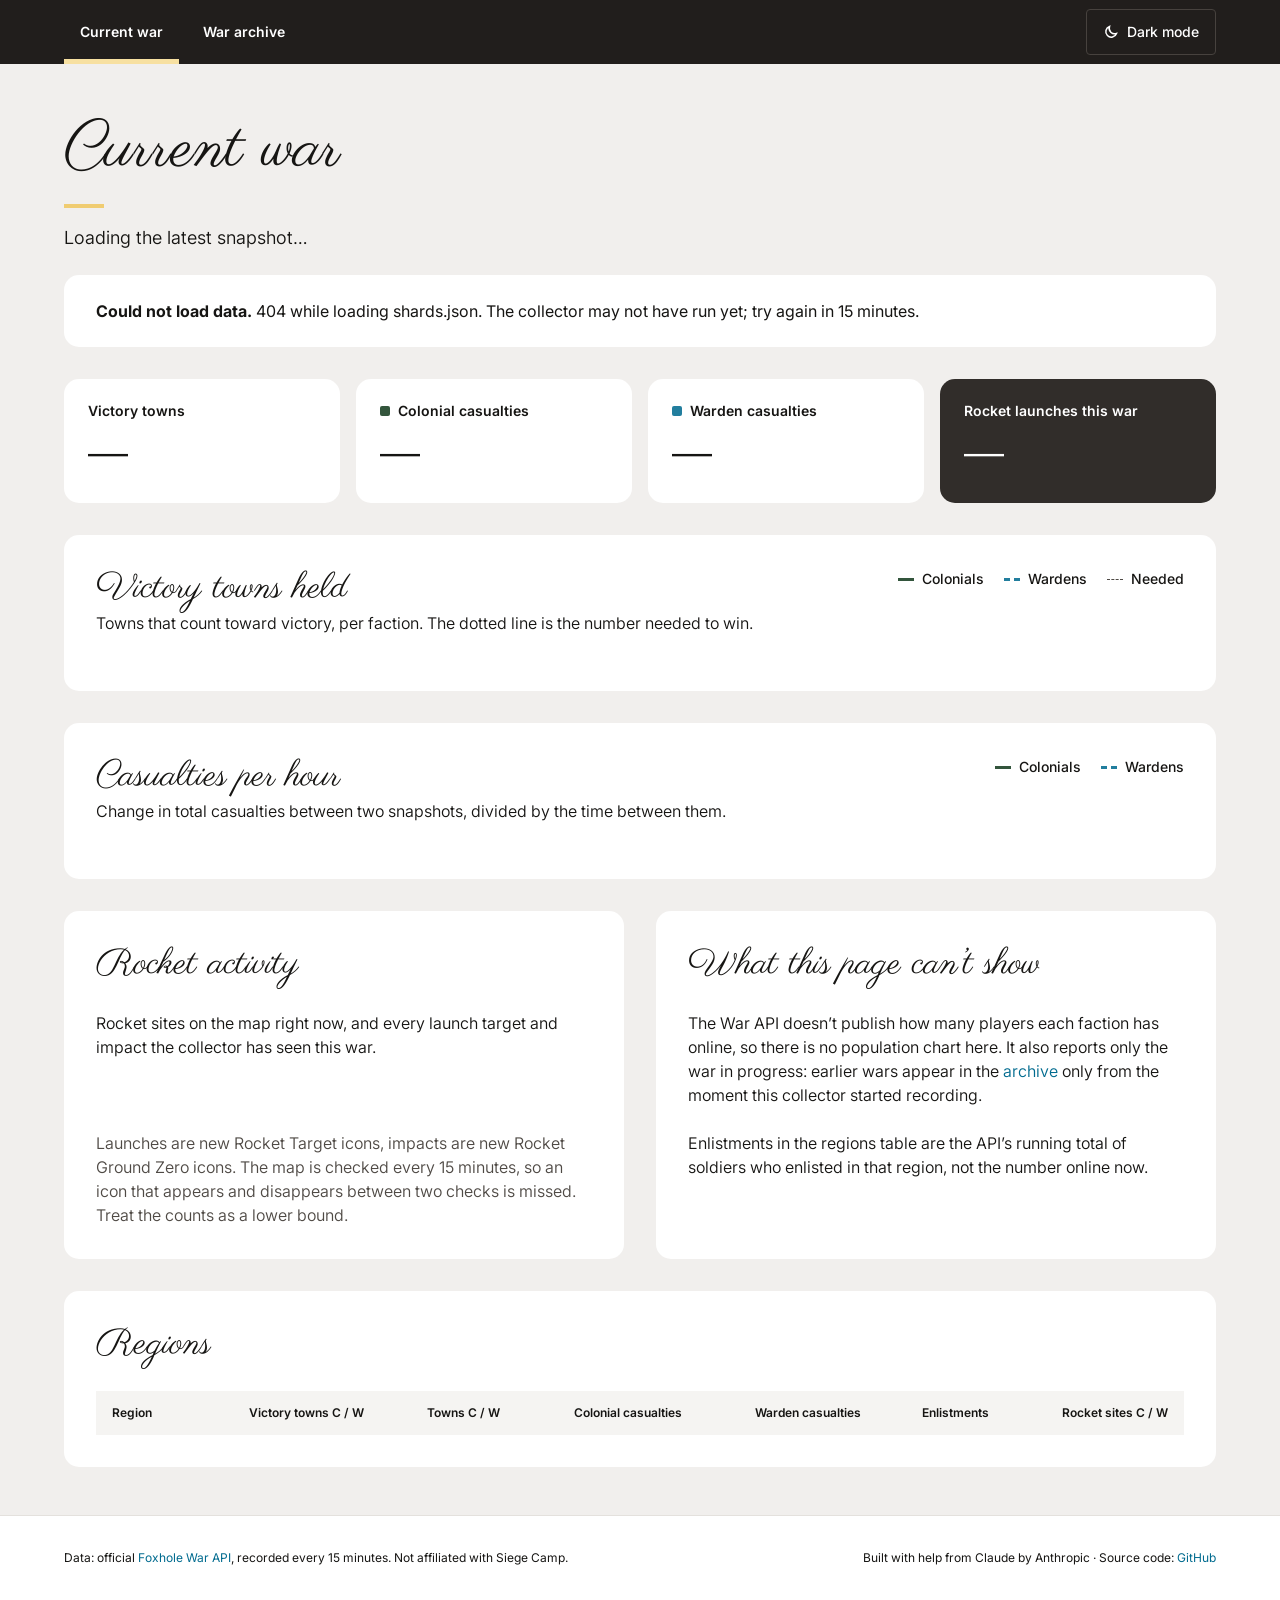
==== site/index.html @ f04c2213 "Foxhole war stats: War API collector and static site" ====
<!doctype html>
<html lang="en">
<head>
<meta charset="utf-8">
<meta name="viewport" content="width=device-width, initial-scale=1">
<title>Foxhole War Stats</title>
<meta name="description" content="The current Foxhole World Conquest from the official War API: victory towns, casualties and rocket strikes, recorded every 15 minutes.">
<link rel="icon" href="data:image/svg+xml,%3Csvg xmlns='http://www.w3.org/2000/svg' viewBox='0 0 16 16'%3E%3Crect width='16' height='16' rx='3' fill='%23312d2a'/%3E%3Crect x='3' y='9' width='3' height='4' fill='%236c9a6f'/%3E%3Crect x='7' y='5' width='3' height='8' fill='%236cc3e3'/%3E%3Crect x='11' y='7' width='2' height='6' fill='%23f0cc71'/%3E%3C/svg%3E">
<link rel="preconnect" href="https://fonts.googleapis.com">
<link rel="preconnect" href="https://fonts.gstatic.com" crossorigin>
<link href="https://fonts.googleapis.com/css2?family=Inter:wght@300..800&family=Parisienne&display=swap" rel="stylesheet">
<link rel="stylesheet" href="app.css">
</head>
<body>
<nav class="top" aria-label="Sections">
  <div class="wrap">
    <a class="tab" href="./" aria-current="page">Current war</a>
    <a class="tab" href="wars.html">War archive</a>
    <div class="spacer"></div>
    <select id="shard" aria-label="Shard" hidden></select>
    <button type="button" class="ghost-btn" id="theme" aria-pressed="false">
      <svg width="16" height="16" viewBox="0 0 16 16" fill="none" stroke="currentColor" stroke-width="1.5" aria-hidden="true"><path d="M13.5 9.5A5.5 5.5 0 0 1 6.5 2.5a5.5 5.5 0 1 0 7 7z"/></svg>
      <span>Dark mode</span>
    </button>
  </div>
</nav>

<header class="hero">
  <div class="wrap">
    <div class="hero-text">
      <h1 id="title">Current war</h1>
      <div class="rule"></div>
      <p class="lead" id="lead">Loading the latest snapshot…</p>
    </div>
    <p class="meta" id="updated"></p>
  </div>
</header>

<main>
  <div class="wrap">
    <section class="kpis" aria-label="Summary">
      <div class="kpi">
        <span class="label">Victory towns</span>
        <span class="value" id="k-vt">—</span>
        <span class="sub" id="k-vt-sub"></span>
      </div>
      <div class="kpi">
        <span class="label"><span class="swatch c"></span>Colonial casualties</span>
        <span class="value" id="k-cc">—</span>
        <span class="sub" id="k-cc-sub"></span>
      </div>
      <div class="kpi">
        <span class="label"><span class="swatch w"></span>Warden casualties</span>
        <span class="value" id="k-wc">—</span>
        <span class="sub" id="k-wc-sub"></span>
      </div>
      <div class="kpi feature">
        <span class="label">Rocket launches this war</span>
        <span class="value" id="k-rk">—</span>
        <span class="sub" id="k-rk-sub"></span>
      </div>
    </section>

    <section class="panel">
      <div class="panel-head">
        <div>
          <h2>Victory towns held</h2>
          <p>Towns that count toward victory, per faction. The dotted line is the number needed to win.</p>
        </div>
        <div class="legend">
          <span><span class="line c"></span>Colonials</span>
          <span><span class="line w"></span>Wardens</span>
          <span><span class="line goal"></span>Needed</span>
        </div>
      </div>
      <div class="chart" id="chart-vt"></div>
    </section>

    <section class="panel">
      <div class="panel-head">
        <div>
          <h2>Casualties per hour</h2>
          <p>Change in total casualties between two snapshots, divided by the time between them.</p>
        </div>
        <div class="legend">
          <span><span class="line c"></span>Colonials</span>
          <span><span class="line w"></span>Wardens</span>
        </div>
      </div>
      <div class="chart" id="chart-cas"></div>
    </section>

    <div class="two">
      <section class="panel">
        <h2>Rocket activity</h2>
        <p>Rocket sites on the map right now, and every launch target and impact the collector has seen this war.</p>
        <div class="kpis" id="sites"></div>
        <ul class="events" id="events"></ul>
        <p class="note">Launches are new Rocket Target icons, impacts are new Rocket Ground Zero icons. The map is checked every 15 minutes, so an icon that appears and disappears between two checks is missed. Treat the counts as a lower bound.</p>
      </section>

      <section class="panel">
        <h2>What this page can’t show</h2>
        <p>The War API doesn’t publish how many players each faction has online, so there is no population chart here. It also reports only the war in progress: earlier wars appear in the <a href="wars.html">archive</a> only from the moment this collector started recording.</p>
        <p>Enlistments in the regions table are the API’s running total of soldiers who enlisted in that region, not the number online now.</p>
      </section>
    </div>

    <section class="panel">
      <h2>Regions</h2>
      <div class="table-box">
        <table>
          <thead>
            <tr>
              <th scope="col">Region</th>
              <th scope="col" class="num">Victory towns C / W</th>
              <th scope="col" class="num">Towns C / W</th>
              <th scope="col" class="num">Colonial casualties</th>
              <th scope="col" class="num">Warden casualties</th>
              <th scope="col" class="num">Enlistments</th>
              <th scope="col" class="num">Rocket sites C / W</th>
            </tr>
          </thead>
          <tbody id="regions"></tbody>
        </table>
      </div>
    </section>
  </div>
</main>

<footer class="site">
  <div class="wrap">
    <p>Data: official <a href="https://github.com/clapfoot/warapi">Foxhole War API</a>, recorded every 15 minutes. Not affiliated with Siege Camp.</p>
    <p>Built with help from Claude by Anthropic · Source code: <a id="source" href="https://github.com/">GitHub</a></p>
  </div>
</footer>

<script type="module" src="current.js"></script>
</body>
</html>
---- site/app.css ----
:root {
  --bg: #f1efed; --surface: #ffffff; --surface-2: #f5f4f2; --line: #e4e1dd; --grid: #e9e7e4;
  --ink: #161513; --ink-soft: #4f4a45; --axis: #161513; --nav: #211e1c;
  --feature: #312d2a; --on-feature: #ffffff;
  --col-c: #33553c; --col-w: #227e9e; --on-faction: #ffffff;
  --gold: #f0cc71; --gold-soft: #f7e0a1; --link: #006b8f; --focus: #227e9e;
  color-scheme: light;
}
@media (prefers-color-scheme: dark) {
  :root:not([data-theme="light"]) {
    --bg: #161513; --surface: #211e1c; --surface-2: #2b2724; --line: #3a3531; --grid: #302c29;
    --ink: #f1efed; --ink-soft: #bdb6af; --axis: #a8a29c; --nav: #0e0d0c;
    --feature: #f1efed; --on-feature: #161513;
    --col-c: #6c9a6f; --col-w: #6cc3e3; --on-faction: #161513; --link: #6cc3e3; --focus: #6cc3e3;
    color-scheme: dark;
  }
}
:root[data-theme="dark"] {
  --bg: #161513; --surface: #211e1c; --surface-2: #2b2724; --line: #3a3531; --grid: #302c29;
  --ink: #f1efed; --ink-soft: #bdb6af; --axis: #a8a29c; --nav: #0e0d0c;
  --feature: #f1efed; --on-feature: #161513;
  --col-c: #6c9a6f; --col-w: #6cc3e3; --on-faction: #161513; --link: #6cc3e3; --focus: #6cc3e3;
  color-scheme: dark;
}

* { box-sizing: border-box; }
body { margin: 0; background: var(--bg); color: var(--ink); font-family: Inter, system-ui, sans-serif; font-size: 16px; line-height: 24px; }
a { color: var(--link); text-decoration: none; }
a:hover { text-decoration: underline; }
button:focus-visible, a:focus-visible, select:focus-visible { outline: 2px solid var(--focus); outline-offset: 2px; }

.wrap { max-width: 1600px; margin: 0 auto; padding: 0 clamp(16px, 5vw, 72px); }

nav.top { background: var(--nav); }
nav.top .wrap { display: flex; flex-wrap: wrap; align-items: center; gap: 8px; }
nav.top a.tab { display: flex; align-items: center; height: 64px; padding: 0 16px; font-size: 14px; font-weight: 600; color: #fff; }
nav.top a.tab:hover { text-decoration: none; background: rgba(255, 255, 255, 0.06); }
nav.top a.tab[aria-current="page"] { box-shadow: inset 0 -5px 0 var(--gold-soft); }
nav.top .spacer { flex: 1 1 auto; }
.ghost-btn, nav.top select {
  min-height: 44px; display: inline-flex; align-items: center; gap: 8px; padding: 10px 16px;
  border: 1px solid #47423e; border-radius: 4px; background: transparent; color: #fff;
  font: inherit; font-size: 14px; font-weight: 500; cursor: pointer;
}
nav.top select option { color: #161513; }
[hidden] { display: none !important; }

header.hero { padding: 48px 0 24px; }
header.hero .wrap { display: flex; flex-wrap: wrap; align-items: flex-end; justify-content: space-between; gap: 24px; }
.hero-text { display: flex; flex-direction: column; gap: 16px; max-width: 760px; }
h1, h2 { font-family: Parisienne, cursive; font-weight: 400; margin: 0; }
h1 { font-size: 64px; line-height: 76px; }
h2 { font-size: 36px; line-height: 44px; }
.rule { width: 40px; height: 4px; background: var(--gold); }
.lead { margin: 0; font-size: 18px; line-height: 27px; font-weight: 350; }
.meta { font-size: 14px; color: var(--ink-soft); }

main .wrap { display: flex; flex-direction: column; gap: 32px; padding-bottom: 48px; }

.kpis { display: grid; grid-template-columns: repeat(auto-fit, minmax(min(100%, 240px), 1fr)); gap: 16px; }
.kpi { background: var(--surface); border-radius: 15px; padding: 20px 24px; display: flex; flex-direction: column; gap: 6px; }
.kpi.feature { background: var(--feature); color: var(--on-feature); }
.kpi .label { font-size: 14px; font-weight: 600; display: flex; align-items: center; gap: 8px; }
.kpi .value { font-size: 40px; line-height: 48px; font-weight: 300; font-variant-numeric: tabular-nums; }
.kpi .sub { font-size: 12px; line-height: 20px; }

.swatch { width: 10px; height: 10px; border-radius: 2px; display: inline-block; flex: none; }
.swatch.c { background: var(--col-c); }
.swatch.w { background: var(--col-w); }

.panel { background: var(--surface); border-radius: 15px; padding: 32px; display: flex; flex-direction: column; gap: 24px; min-width: 0; }
.panel-head { display: flex; flex-wrap: wrap; justify-content: space-between; align-items: flex-start; gap: 16px; }
.panel-head p, .panel > p { margin: 0; font-size: 16px; line-height: 24px; font-weight: 350; }
.legend { display: flex; flex-wrap: wrap; gap: 20px; font-size: 14px; font-weight: 500; }
.legend span { display: flex; align-items: center; gap: 8px; }
.legend .line { width: 16px; height: 0; border-top: 3px solid; }
.legend .line.c { border-color: var(--col-c); }
.legend .line.w { border-color: var(--col-w); border-top-style: dashed; }
.legend .line.goal { border-color: var(--ink-soft); border-top-width: 1px; border-top-style: dashed; }
.two { display: grid; grid-template-columns: repeat(auto-fit, minmax(min(100%, 480px), 1fr)); gap: 32px; }
.note { font-size: 12px; line-height: 20px; color: var(--ink-soft); margin: 0; }
.empty { padding: 32px; border: 1px dashed var(--line); border-radius: 8px; text-align: center; color: var(--ink-soft); font-size: 14px; }

.chart { position: relative; }
.chart svg { display: block; width: 100%; overflow: visible; }
.chart text { fill: var(--ink-soft); font-size: 12px; font-family: Inter, system-ui, sans-serif; }
.chart .readout {
  position: absolute; top: 0; pointer-events: none; background: var(--surface); border: 1px solid var(--line);
  border-radius: 6px; padding: 8px 12px; font-size: 12px; line-height: 18px; white-space: nowrap; display: none;
}

.table-box { overflow-x: auto; }
.scroll-x { overflow-x: auto; overflow-y: hidden; padding-bottom: 4px; }
table { width: 100%; border-collapse: collapse; font-size: 14px; line-height: 20px; }
th { text-align: left; font-size: 12px; font-weight: 600; padding: 12px 16px; background: var(--surface-2); white-space: nowrap; }
td { padding: 12px 16px; border-bottom: 1px solid var(--line); }
th.num, td.num { text-align: right; font-variant-numeric: tabular-nums; }
td.name { font-weight: 600; }
.pair { display: inline-flex; gap: 6px; align-items: center; }

.events { list-style: none; margin: 0; padding: 0; display: flex; flex-direction: column; }
.events li { display: flex; gap: 12px; align-items: baseline; padding: 10px 0; border-bottom: 1px solid var(--line); font-size: 14px; }
.events time { font-size: 12px; color: var(--ink-soft); min-width: 120px; font-variant-numeric: tabular-nums; }

.badge { display: inline-flex; align-items: center; justify-content: center; min-width: 20px; height: 20px; padding: 0 6px; border-radius: 4px; font-size: 11px; font-weight: 700; color: var(--on-faction); }
.badge.c { background: var(--col-c); }
.badge.w { background: var(--col-w); }
.badge.n { background: var(--surface-2); color: var(--ink); }

.bars { display: flex; gap: 12px; }
.bars .y { height: 240px; display: flex; flex-direction: column; justify-content: space-between; font-size: 12px; line-height: 12px; text-align: right; width: 28px; flex: none; color: var(--ink-soft); }
.bars .plot { flex: 1 1 auto; min-width: 0; display: flex; flex-direction: column; gap: 8px; }
.bars .area { position: relative; height: 240px; border-bottom: 1px solid var(--axis); display: flex; }
.bars .col { flex: 1 1 0; min-width: 0; display: flex; align-items: flex-end; justify-content: center; gap: 2px; }
.bars .col div { width: 36%; max-width: 16px; border-radius: 2px 2px 0 0; }
.bars .labels { display: flex; }
.bars .labels > div { flex: 1 1 0; min-width: 0; display: flex; flex-direction: column; align-items: center; gap: 6px; font-size: 12px; }

footer.site { background: var(--surface); border-top: 1px solid var(--line); }
footer.site .wrap { padding-top: 32px; padding-bottom: 32px; display: flex; flex-wrap: wrap; justify-content: space-between; gap: 12px 32px; font-size: 12px; line-height: 20px; }
footer.site p { margin: 0; }

.error { background: var(--surface); border-radius: 15px; padding: 24px 32px; }

@media (max-width: 640px) {
  h1 { font-size: 48px; line-height: 58px; }
  .panel { padding: 20px; }
  nav.top a.tab { height: 52px; padding: 0 10px; }
}
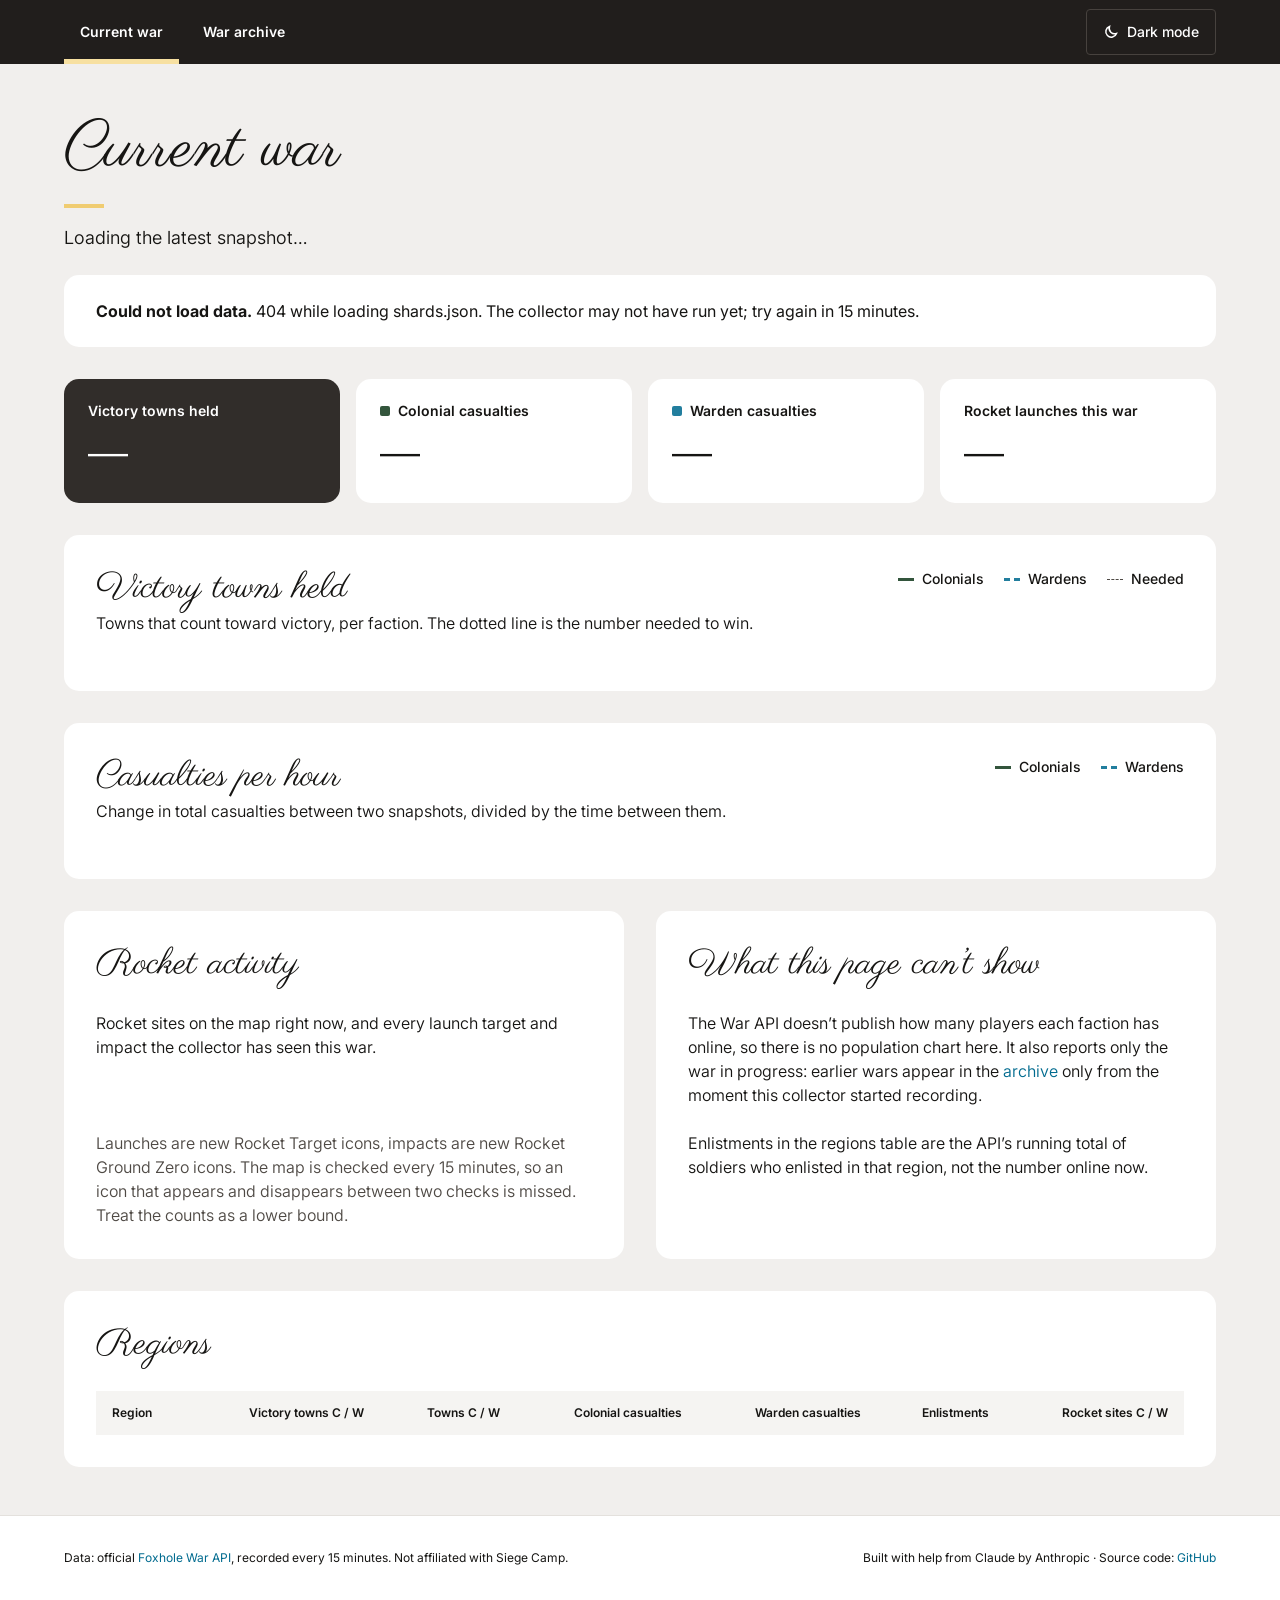
==== commit e7123203: "Site: fixes from AI-slop review - Highlight the victory-towns tile instead of empty metrics; 4/2/1-c" ====
--- a/site/index.html
+++ b/site/index.html
@@ -18,9 +18,10 @@
     <a class="tab" href="wars.html">War archive</a>
     <div class="spacer"></div>
     <select id="shard" aria-label="Shard" hidden></select>
-    <button type="button" class="ghost-btn" id="theme" aria-pressed="false">
-      <svg width="16" height="16" viewBox="0 0 16 16" fill="none" stroke="currentColor" stroke-width="1.5" aria-hidden="true"><path d="M13.5 9.5A5.5 5.5 0 0 1 6.5 2.5a5.5 5.5 0 1 0 7 7z"/></svg>
-      <span>Dark mode</span>
+    <button type="button" class="ghost-btn" id="theme" aria-label="Switch to dark mode">
+      <svg class="i-moon" width="16" height="16" viewBox="0 0 16 16" fill="none" stroke="currentColor" stroke-width="1.5" aria-hidden="true"><path d="M13.5 9.5A5.5 5.5 0 0 1 6.5 2.5a5.5 5.5 0 1 0 7 7z"/></svg>
+      <svg class="i-sun" hidden width="16" height="16" viewBox="0 0 16 16" fill="none" stroke="currentColor" stroke-width="1.5" aria-hidden="true"><circle cx="8" cy="8" r="3"/><path d="M8 1v2M8 13v2M1 8h2M13 8h2M3 3l1.4 1.4M11.6 11.6L13 13M3 13l1.4-1.4M11.6 4.4L13 3"/></svg>
+      <span class="btn-text">Dark mode</span>
     </button>
   </div>
 </nav>
@@ -39,8 +40,8 @@
 <main>
   <div class="wrap">
     <section class="kpis" aria-label="Summary">
-      <div class="kpi">
-        <span class="label">Victory towns</span>
+      <div class="kpi feature">
+        <span class="label">Victory towns held</span>
         <span class="value" id="k-vt">—</span>
         <span class="sub" id="k-vt-sub"></span>
       </div>
@@ -54,7 +55,7 @@
         <span class="value" id="k-wc">—</span>
         <span class="sub" id="k-wc-sub"></span>
       </div>
-      <div class="kpi feature">
+      <div class="kpi">
         <span class="label">Rocket launches this war</span>
         <span class="value" id="k-rk">—</span>
         <span class="sub" id="k-rk-sub"></span>
@@ -94,7 +95,7 @@
       <section class="panel">
         <h2>Rocket activity</h2>
         <p>Rocket sites on the map right now, and every launch target and impact the collector has seen this war.</p>
-        <div class="kpis" id="sites"></div>
+        <p class="sites-line" id="sites"></p>
         <ul class="events" id="events"></ul>
         <p class="note">Launches are new Rocket Target icons, impacts are new Rocket Ground Zero icons. The map is checked every 15 minutes, so an icon that appears and disappears between two checks is missed. Treat the counts as a lower bound.</p>
       </section>
@@ -118,7 +119,7 @@
               <th scope="col" class="num">Colonial casualties</th>
               <th scope="col" class="num">Warden casualties</th>
               <th scope="col" class="num">Enlistments</th>
-              <th scope="col" class="num">Rocket sites C / W</th>
+              <th scope="col" class="num" data-col="sites">Rocket sites C / W</th>
             </tr>
           </thead>
           <tbody id="regions"></tbody>
--- a/site/app.css
+++ b/site/app.css
@@ -57,7 +57,15 @@
 
 main .wrap { display: flex; flex-direction: column; gap: 32px; padding-bottom: 48px; }
 
-.kpis { display: grid; grid-template-columns: repeat(auto-fit, minmax(min(100%, 240px), 1fr)); gap: 16px; }
+/* 4 tiles in one row, 2×2 on tablets, one column on phones: never a lone tile in a row. */
+.kpis { display: grid; grid-template-columns: repeat(4, minmax(0, 1fr)); gap: 16px; }
+@media (max-width: 1100px) { .kpis { grid-template-columns: repeat(2, minmax(0, 1fr)); } }
+@media (max-width: 560px) { .kpis { grid-template-columns: 1fr; } }
+.score { display: inline-flex; align-items: center; gap: 10px; }
+.score .swatch { width: 14px; height: 14px; border-radius: 3px; }
+.score .sep { color: var(--ink-soft); }
+.sites-line { margin: 0; font-size: 14px; display: flex; flex-wrap: wrap; gap: 8px 24px; }
+.sites-line span { display: inline-flex; align-items: center; gap: 8px; }
 .kpi { background: var(--surface); border-radius: 15px; padding: 20px 24px; display: flex; flex-direction: column; gap: 6px; }
 .kpi.feature { background: var(--feature); color: var(--on-feature); }
 .kpi .label { font-size: 14px; font-weight: 600; display: flex; align-items: center; gap: 8px; }
@@ -126,4 +134,7 @@
   h1 { font-size: 48px; line-height: 58px; }
   .panel { padding: 20px; }
   nav.top a.tab { height: 52px; padding: 0 10px; }
+  nav.top .ghost-btn .btn-text { display: none; }
+  nav.top .ghost-btn { padding: 10px 12px; }
+  nav.top .wrap { flex-wrap: nowrap; }
 }
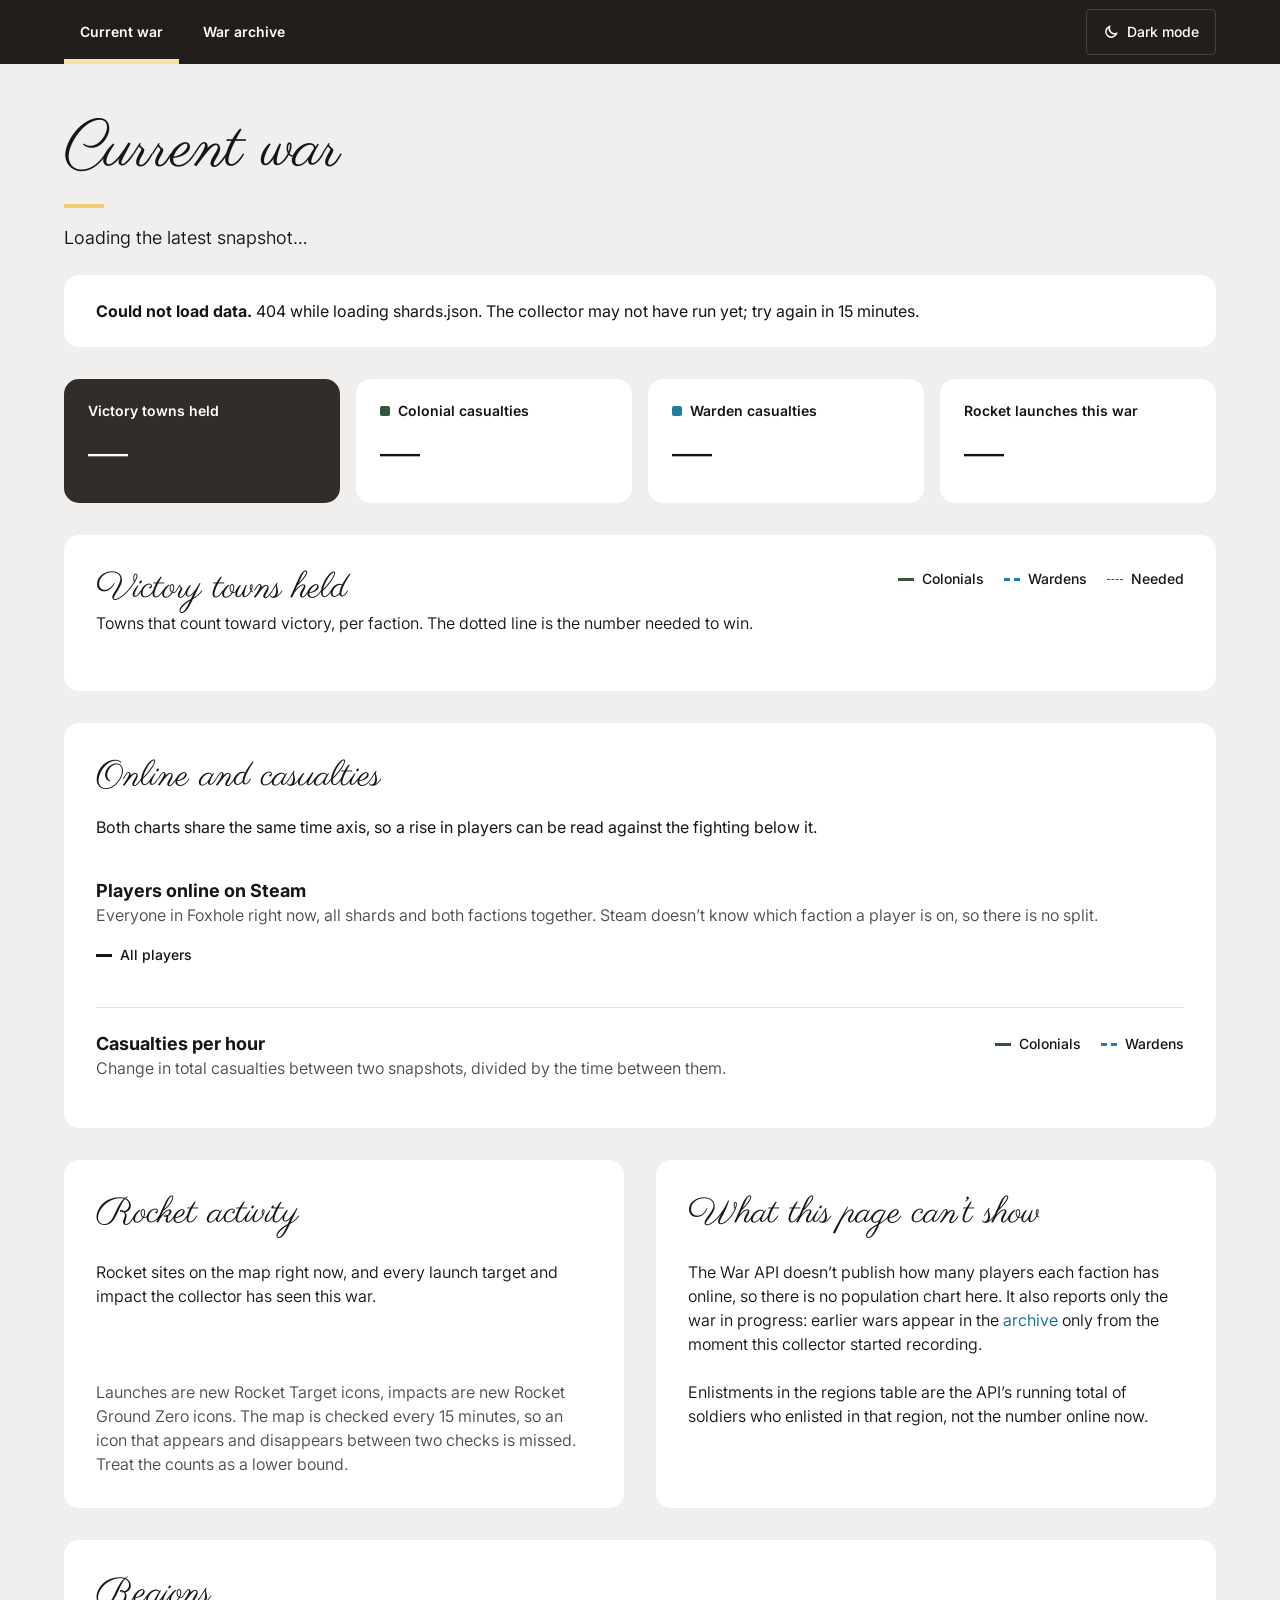
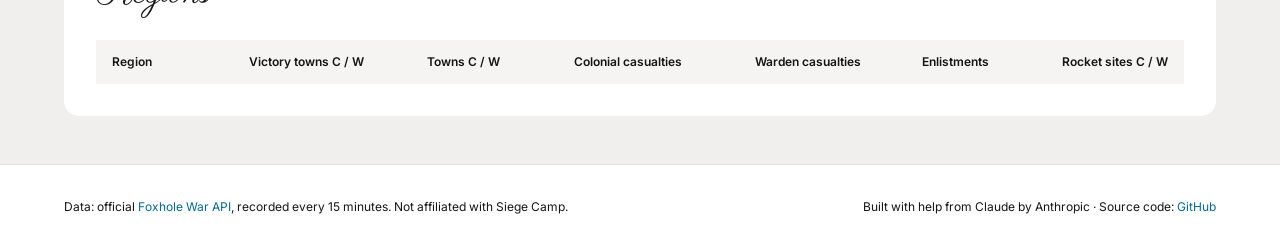
==== commit 249c8285: "Record Steam players online; online and casualties panel with a shared time axis" ====
--- a/site/index.html
+++ b/site/index.html
@@ -78,17 +78,33 @@
     </section>
 
     <section class="panel">
-      <div class="panel-head">
-        <div>
-          <h2>Casualties per hour</h2>
-          <p>Change in total casualties between two snapshots, divided by the time between them.</p>
+      <div>
+        <h2>Online and casualties</h2>
+        <p>Both charts share the same time axis, so a rise in players can be read against the fighting below it.</p>
+      </div>
+      <div class="sub-chart">
+        <div class="panel-head">
+          <div>
+            <h3>Players online on Steam <span class="now" id="steam-now"></span></h3>
+            <p class="note">Everyone in Foxhole right now, all shards and both factions together. Steam doesn’t know which faction a player is on, so there is no split.</p>
+          </div>
+          <div class="legend"><span><span class="line total"></span>All players</span></div>
         </div>
-        <div class="legend">
-          <span><span class="line c"></span>Colonials</span>
-          <span><span class="line w"></span>Wardens</span>
+        <div class="chart" id="chart-steam"></div>
+      </div>
+      <div class="sub-chart">
+        <div class="panel-head">
+          <div>
+            <h3>Casualties per hour</h3>
+            <p class="note">Change in total casualties between two snapshots, divided by the time between them.</p>
+          </div>
+          <div class="legend">
+            <span><span class="line c"></span>Colonials</span>
+            <span><span class="line w"></span>Wardens</span>
+          </div>
         </div>
+        <div class="chart" id="chart-cas"></div>
       </div>
-      <div class="chart" id="chart-cas"></div>
     </section>
 
     <div class="two">
--- a/site/app.css
+++ b/site/app.css
@@ -84,6 +84,7 @@
 .legend .line { width: 16px; height: 0; border-top: 3px solid; }
 .legend .line.c { border-color: var(--col-c); }
 .legend .line.w { border-color: var(--col-w); border-top-style: dashed; }
+.legend .line.total { border-color: var(--ink); }
 .legend .line.goal { border-color: var(--ink-soft); border-top-width: 1px; border-top-style: dashed; }
 .two { display: grid; grid-template-columns: repeat(auto-fit, minmax(min(100%, 480px), 1fr)); gap: 32px; }
 .note { font-size: 12px; line-height: 20px; color: var(--ink-soft); margin: 0; }
@@ -138,3 +139,8 @@
   nav.top .ghost-btn { padding: 10px 12px; }
   nav.top .wrap { flex-wrap: nowrap; }
 }
+
+h3 { margin: 0; font-size: 18px; line-height: 24px; font-weight: 700; }
+h3 .now { font-weight: 300; margin-left: 8px; font-variant-numeric: tabular-nums; }
+.sub-chart { display: flex; flex-direction: column; gap: 16px; }
+.sub-chart + .sub-chart { border-top: 1px solid var(--line); padding-top: 24px; }
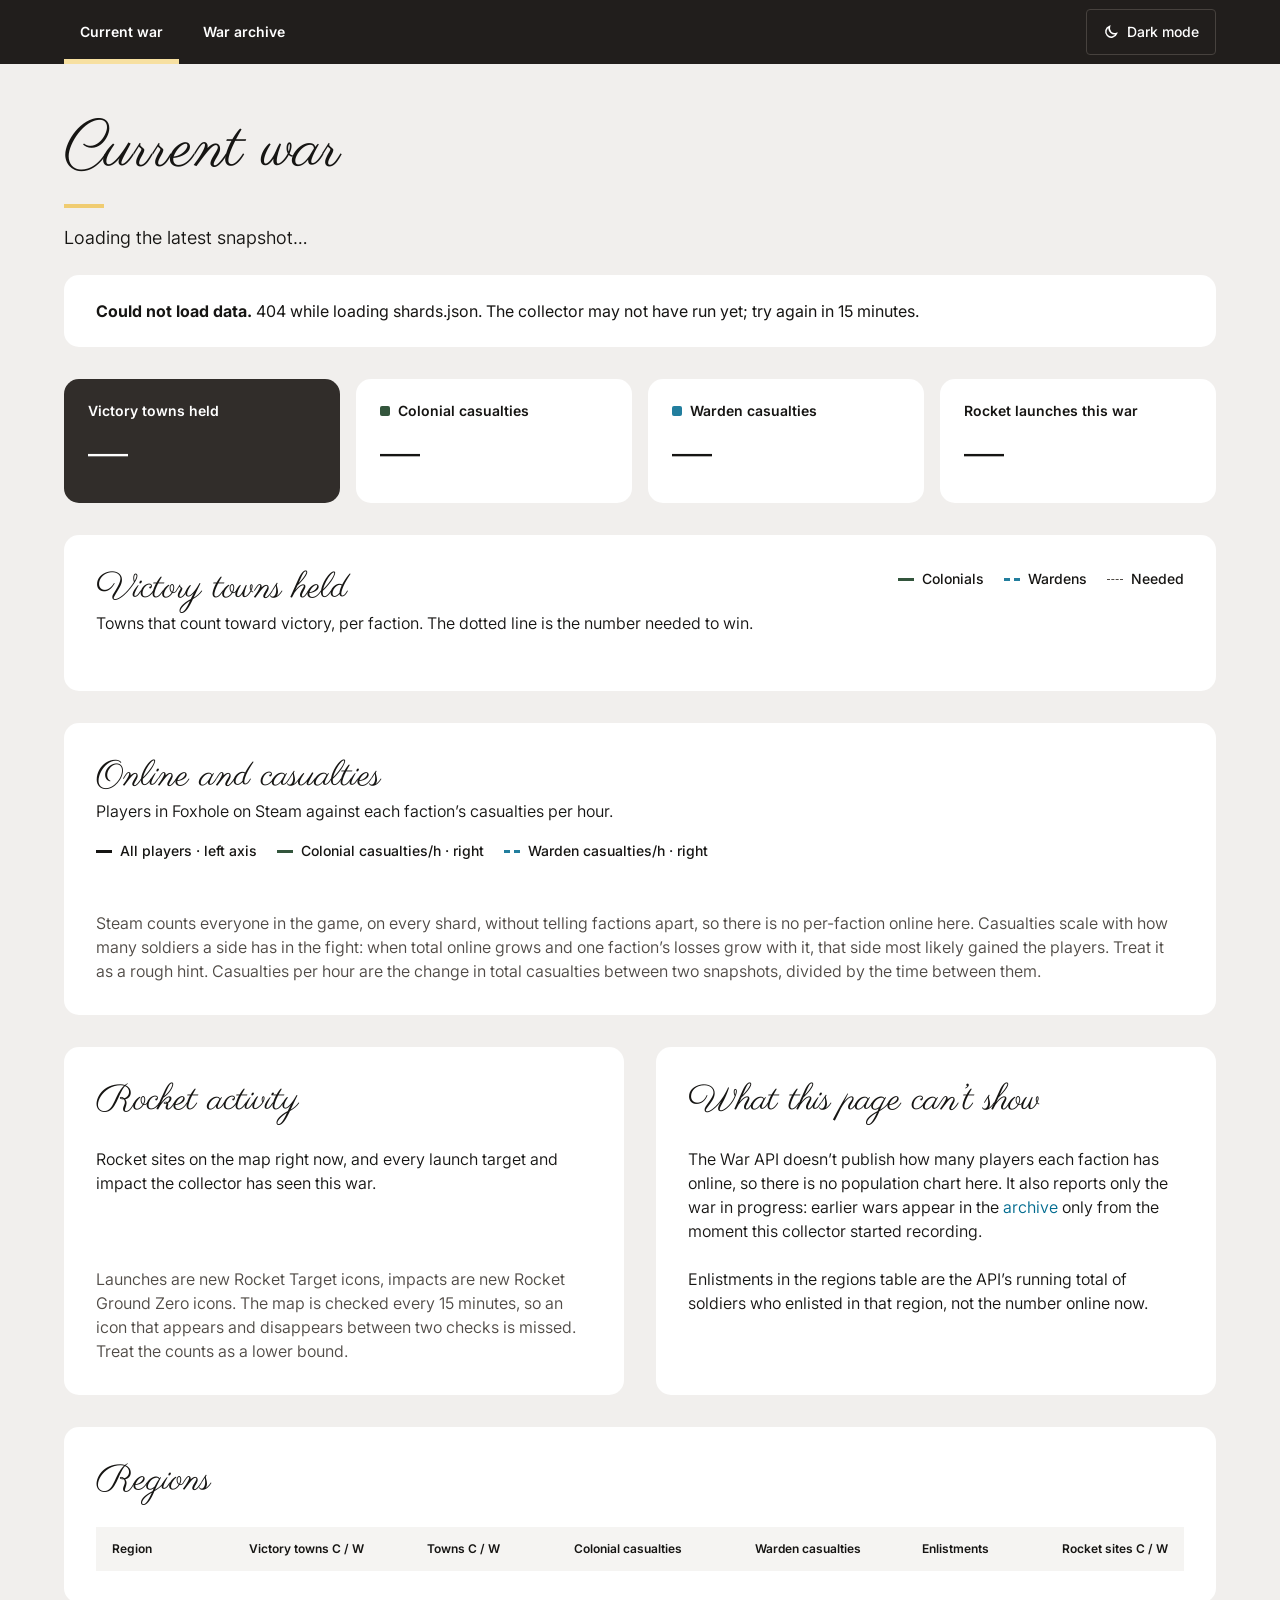
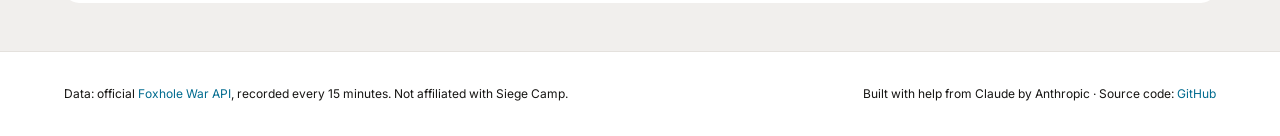
==== commit 8fc2fee6: "One chart for Steam online (left axis) and casualties per hour (right axis)" ====
--- a/site/index.html
+++ b/site/index.html
@@ -78,33 +78,19 @@
     </section>
 
     <section class="panel">
-      <div>
-        <h2>Online and casualties</h2>
-        <p>Both charts share the same time axis, so a rise in players can be read against the fighting below it.</p>
+      <div class="panel-head">
+        <div>
+          <h2>Online and casualties</h2>
+          <p>Players in Foxhole on Steam <span class="now" id="steam-now"></span> against each faction’s casualties per hour.</p>
+        </div>
+        <div class="legend">
+          <span><span class="line total"></span>All players · left axis</span>
+          <span><span class="line c"></span>Colonial casualties/h · right</span>
+          <span><span class="line w"></span>Warden casualties/h · right</span>
+        </div>
       </div>
-      <div class="sub-chart">
-        <div class="panel-head">
-          <div>
-            <h3>Players online on Steam <span class="now" id="steam-now"></span></h3>
-            <p class="note">Everyone in Foxhole right now, all shards and both factions together. Steam doesn’t know which faction a player is on, so there is no split.</p>
-          </div>
-          <div class="legend"><span><span class="line total"></span>All players</span></div>
-        </div>
-        <div class="chart" id="chart-steam"></div>
-      </div>
-      <div class="sub-chart">
-        <div class="panel-head">
-          <div>
-            <h3>Casualties per hour</h3>
-            <p class="note">Change in total casualties between two snapshots, divided by the time between them.</p>
-          </div>
-          <div class="legend">
-            <span><span class="line c"></span>Colonials</span>
-            <span><span class="line w"></span>Wardens</span>
-          </div>
-        </div>
-        <div class="chart" id="chart-cas"></div>
-      </div>
+      <div class="chart" id="chart-online"></div>
+      <p class="note">Steam counts everyone in the game, on every shard, without telling factions apart, so there is no per-faction online here. Casualties scale with how many soldiers a side has in the fight: when total online grows and one faction’s losses grow with it, that side most likely gained the players. Treat it as a rough hint. Casualties per hour are the change in total casualties between two snapshots, divided by the time between them.</p>
     </section>
 
     <div class="two">
--- a/site/app.css
+++ b/site/app.css
@@ -140,7 +140,4 @@
   nav.top .wrap { flex-wrap: nowrap; }
 }
 
-h3 { margin: 0; font-size: 18px; line-height: 24px; font-weight: 700; }
-h3 .now { font-weight: 300; margin-left: 8px; font-variant-numeric: tabular-nums; }
-.sub-chart { display: flex; flex-direction: column; gap: 16px; }
-.sub-chart + .sub-chart { border-top: 1px solid var(--line); padding-top: 24px; }
+.now { font-weight: 300; font-variant-numeric: tabular-nums; }
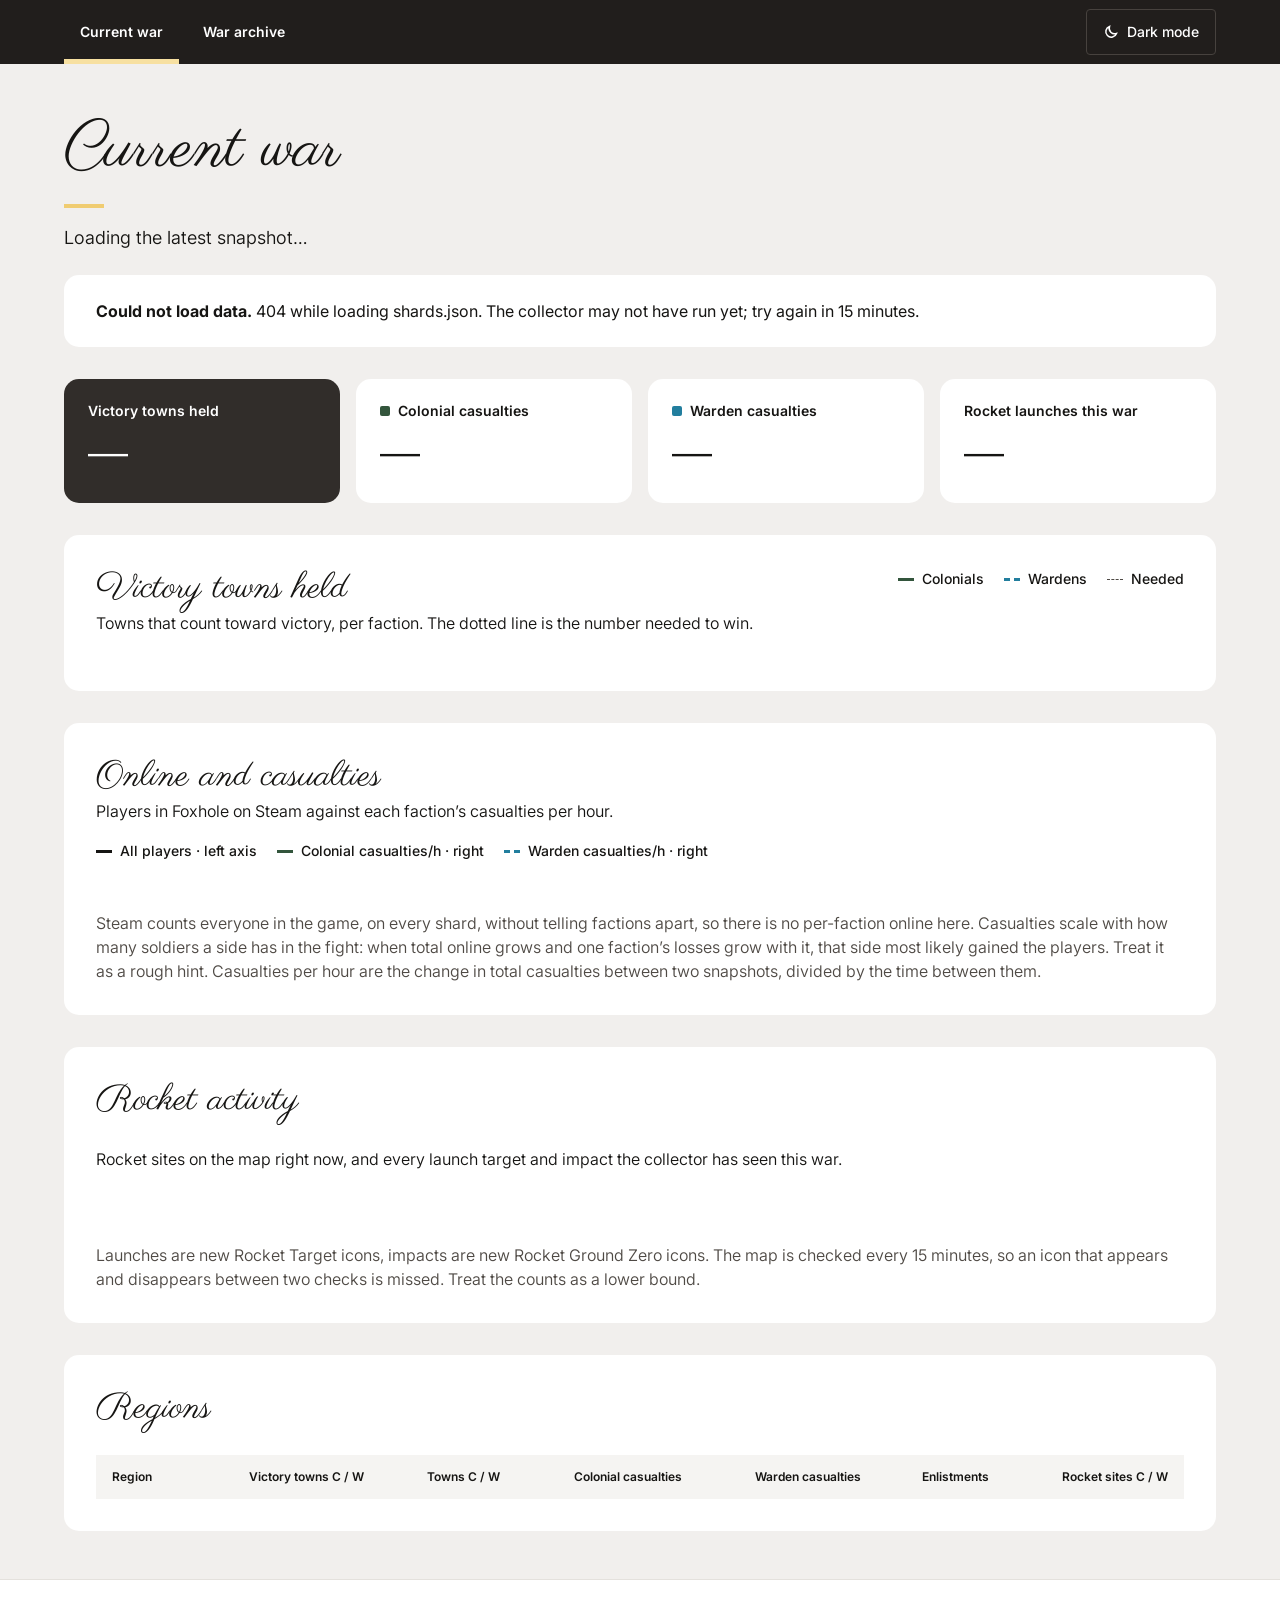
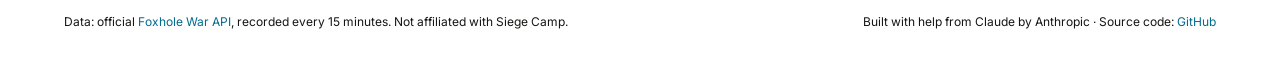
==== commit bc00b418: "Update index.html" ====
--- a/site/index.html
+++ b/site/index.html
@@ -101,12 +101,6 @@
         <ul class="events" id="events"></ul>
         <p class="note">Launches are new Rocket Target icons, impacts are new Rocket Ground Zero icons. The map is checked every 15 minutes, so an icon that appears and disappears between two checks is missed. Treat the counts as a lower bound.</p>
       </section>
-
-      <section class="panel">
-        <h2>What this page can’t show</h2>
-        <p>The War API doesn’t publish how many players each faction has online, so there is no population chart here. It also reports only the war in progress: earlier wars appear in the <a href="wars.html">archive</a> only from the moment this collector started recording.</p>
-        <p>Enlistments in the regions table are the API’s running total of soldiers who enlisted in that region, not the number online now.</p>
-      </section>
     </div>
 
     <section class="panel">
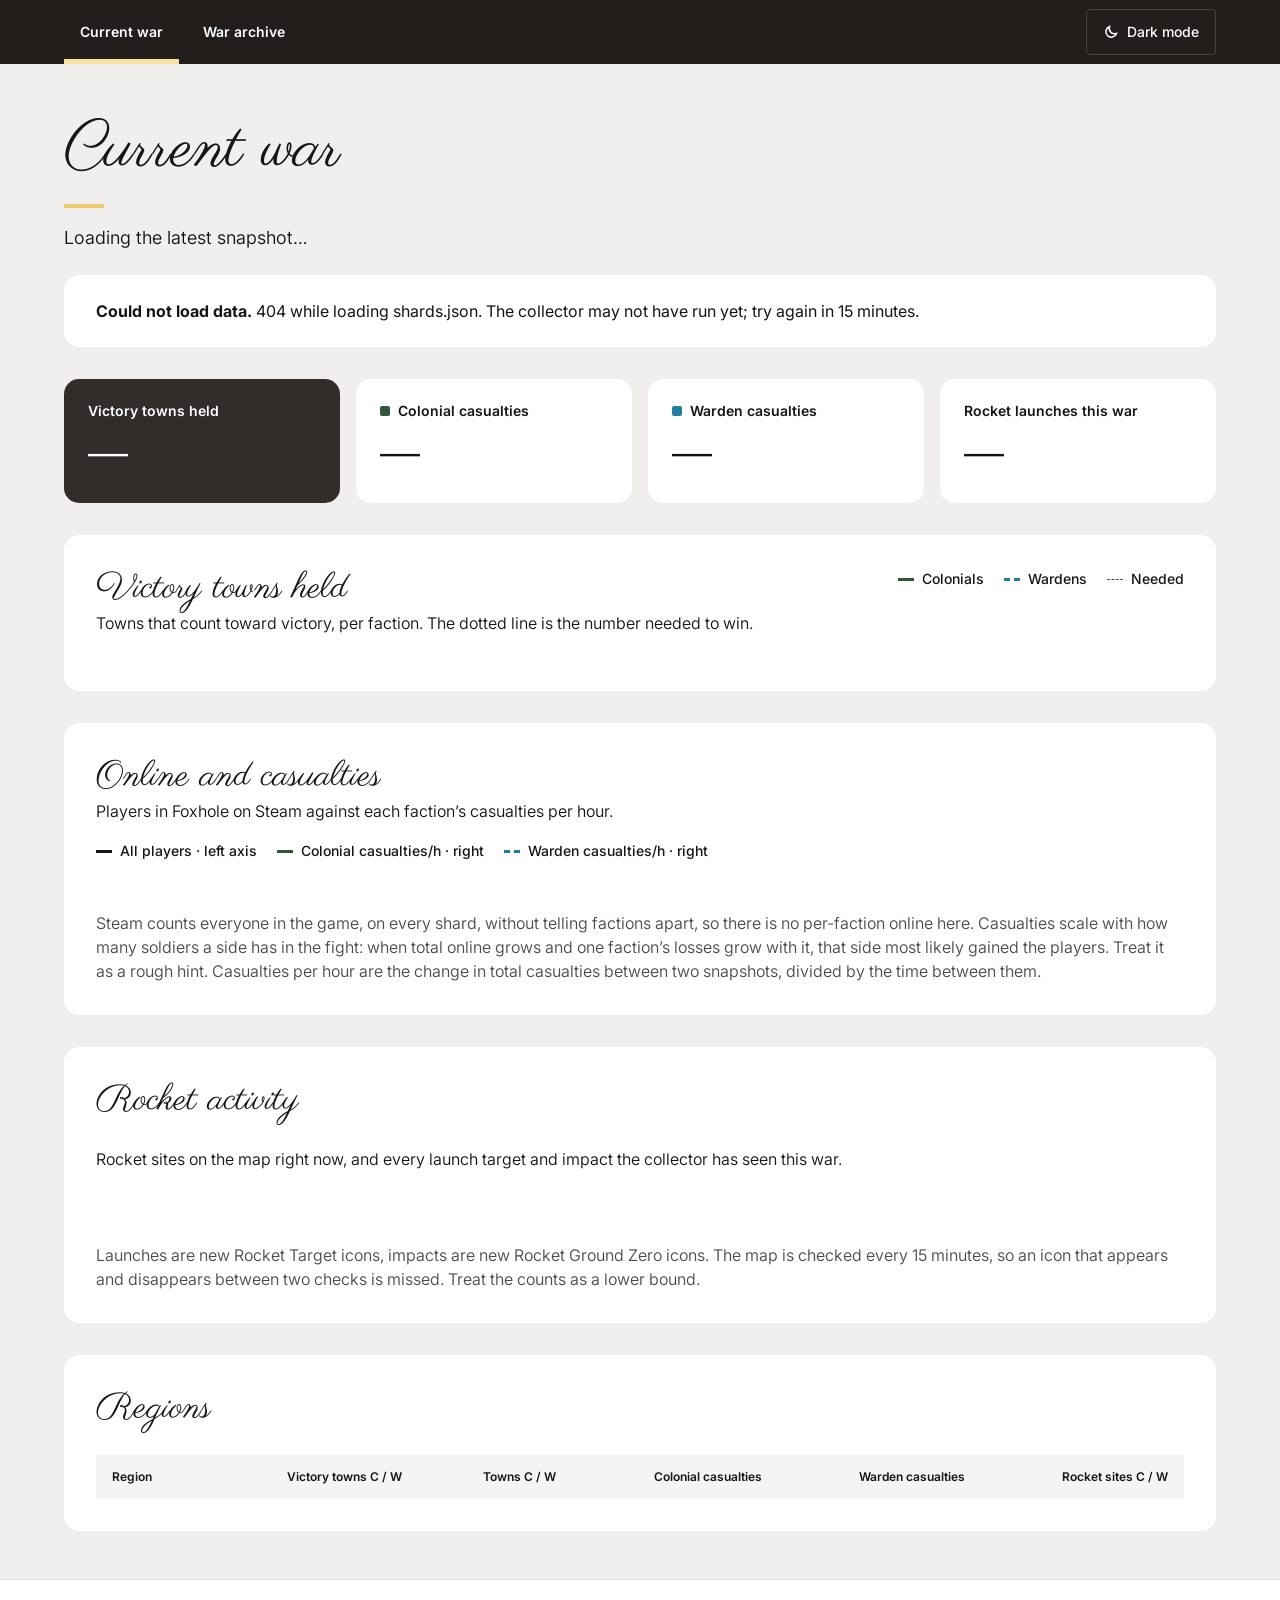
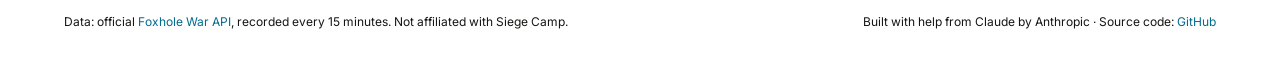
==== commit e350700e: "Regions table: drop the Enlistments column" ====
--- a/site/index.html
+++ b/site/index.html
@@ -114,7 +114,6 @@
               <th scope="col" class="num">Towns C / W</th>
               <th scope="col" class="num">Colonial casualties</th>
               <th scope="col" class="num">Warden casualties</th>
-              <th scope="col" class="num">Enlistments</th>
               <th scope="col" class="num" data-col="sites">Rocket sites C / W</th>
             </tr>
           </thead>
